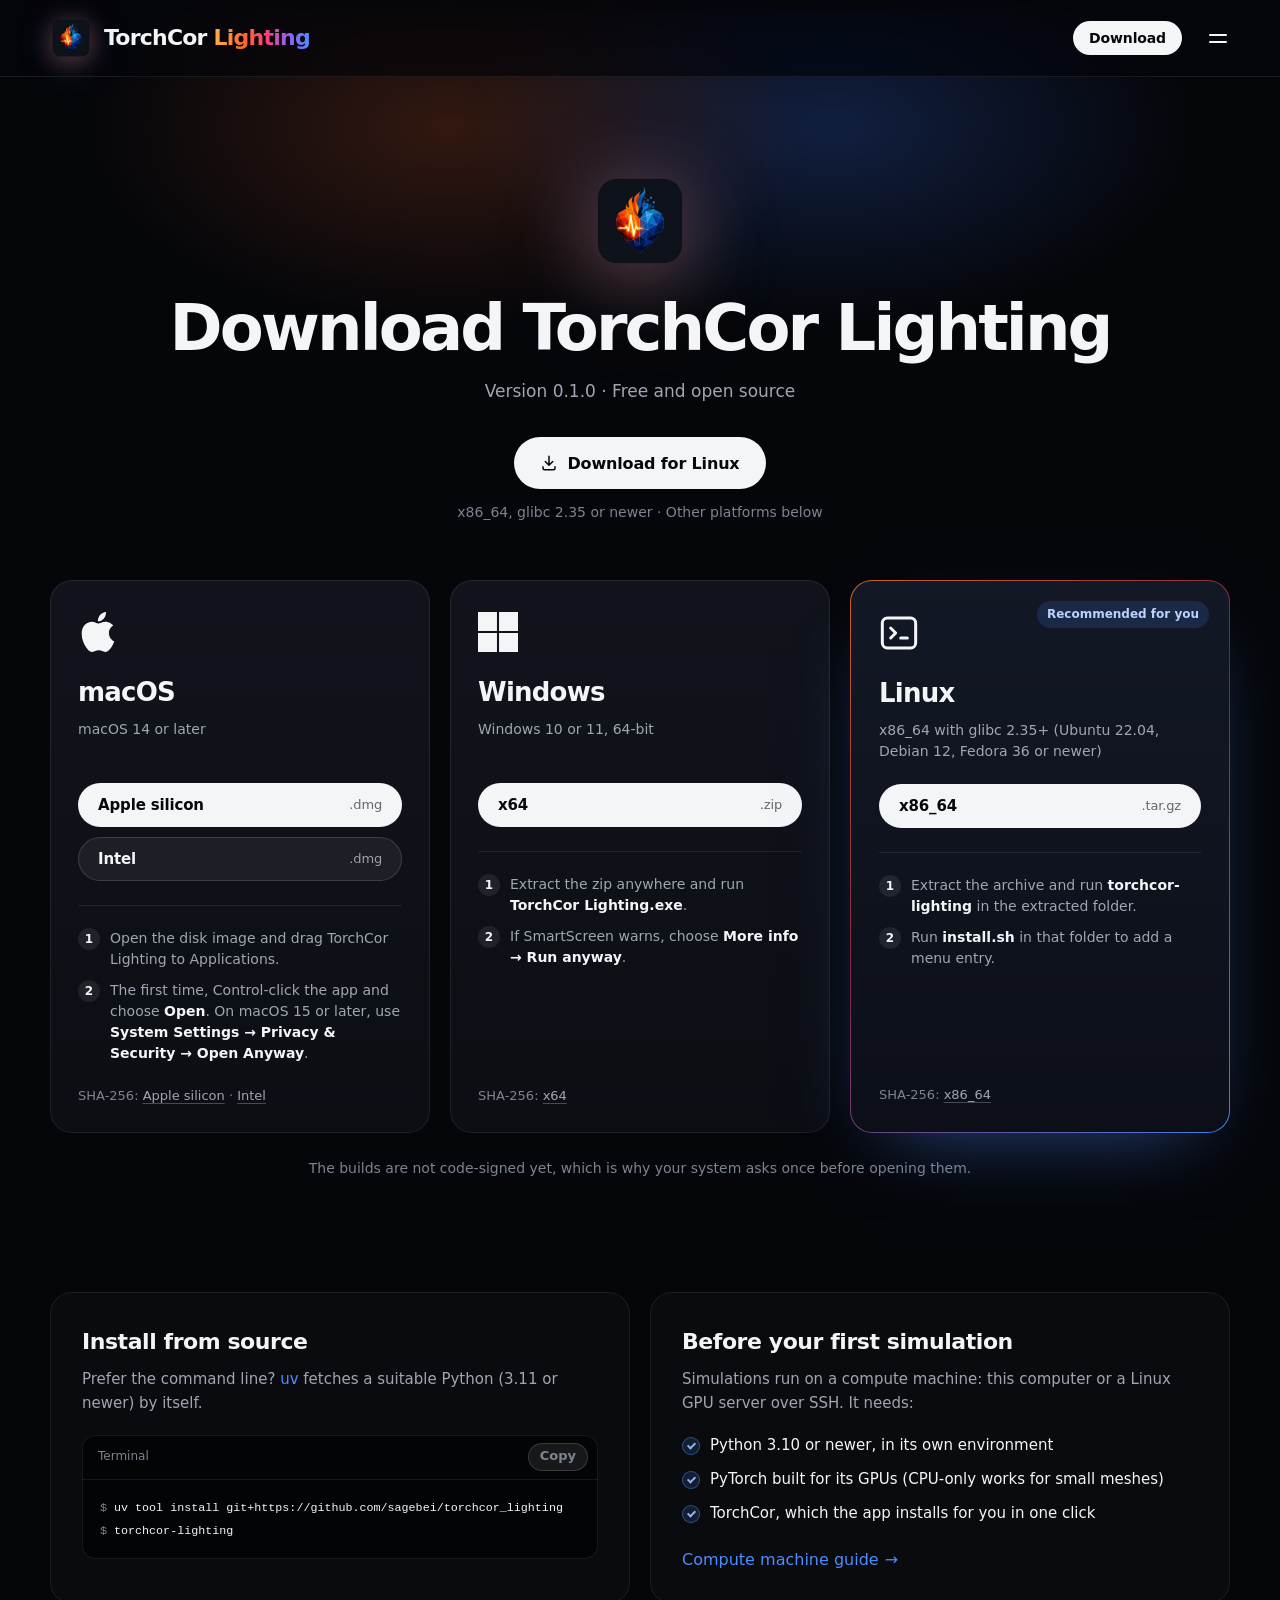
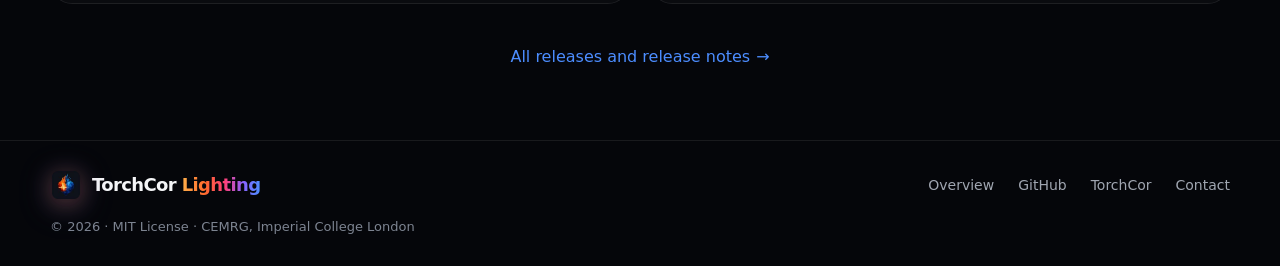
==== website/download.html @ b86e83a9 "TorchCor Lighting desktop app" ====
<!doctype html>
<html lang="en-GB">
<head>
  <meta charset="utf-8">
  <meta name="viewport" content="width=device-width, initial-scale=1">
  <title>Download TorchCor Lighting</title>
  <meta name="description" content="Download TorchCor Lighting for macOS, Windows and Linux. Free and open source.">
  <meta name="theme-color" content="#05060a">
  <meta property="og:type" content="website">
  <meta property="og:title" content="Download TorchCor Lighting">
  <meta property="og:description" content="Free desktop app for GPU cardiac simulation with TorchCor. macOS, Windows and Linux.">
  <meta property="og:image" content="assets/img/og-image.jpg">
  <meta name="twitter:card" content="summary_large_image">
  <link rel="icon" type="image/png" sizes="32x32" href="assets/img/favicon-32.png">
  <link rel="icon" type="image/png" sizes="192x192" href="assets/img/favicon-192.png">
  <link rel="apple-touch-icon" href="assets/img/apple-touch-icon.png">
  <link rel="stylesheet" href="assets/css/style.css">
  <script src="assets/js/main.js" defer></script>
</head>
<body class="page-download">
  <header class="nav">
    <div class="nav__inner">
      <a class="brand" href="index.html">
        <img class="brand__icon" src="assets/img/app-icon-128.webp" width="40" height="40" alt="">
        <span class="brand__name">TorchCor <span class="brand__accent">Lighting</span></span>
      </a>
      <nav class="nav__links" id="nav-links" aria-label="Main">
        <a href="index.html#simulations">Simulations</a>
        <a href="index.html#how">How it works</a>
        <a href="index.html#contact">Contact</a>
        <a href="https://github.com/sagebei/torchcor_lighting">GitHub</a>
        <a class="nav__menu-only" href="download.html">Download</a>
      </nav>
      <a class="btn btn--sm" href="download.html" aria-current="page">Download</a>
      <button class="nav__toggle" type="button" aria-expanded="false" aria-controls="nav-links" aria-label="Menu"><span></span><span></span></button>
    </div>
  </header>

  <main>
    <section class="dl-hero">
      <div class="container">
        <img class="hero__icon" src="assets/img/app-icon-256.webp" width="96" height="96" alt="">
        <h1 class="dl-hero__title">Download TorchCor Lighting</h1>
        <p class="dl-hero__meta">
          Version <span data-version>0.1.0</span><span data-release-date></span> · Free and open source
        </p>

        <div class="dl-hero__cta" data-primary hidden>
          <a class="btn btn--lg" data-primary-link href="#platforms">
            <svg class="i" viewBox="0 0 24 24" aria-hidden="true"><path d="M12 3v12m0 0-5-5m5 5 5-5M4 17v2a2 2 0 0 0 2 2h12a2 2 0 0 0 2-2v-2"/></svg>
            <span data-primary-label>Download</span>
          </a>
          <p class="dl-hero__sub" data-primary-sub></p>
        </div>
      </div>
    </section>

    <section class="platforms" id="platforms" aria-label="Downloads by platform">
      <div class="container container--wide">
        <div class="platforms__grid">
          <article class="platform" data-os="mac">
            <span class="platform__badge">Recommended for you</span>
            <svg class="platform__logo" viewBox="0 0 24 24" aria-hidden="true"><path d="M12.15 6.9c-.95 0-2.42-1.08-3.96-1.04-2.04.03-3.91 1.18-4.96 3.01-2.12 3.68-.55 9.1 1.52 12.09 1.01 1.45 2.2 3.09 3.79 3.04 1.52-.07 2.09-.99 3.93-.99 1.83 0 2.35.99 3.96.95 1.64-.03 2.68-1.48 3.68-2.95 1.16-1.69 1.64-3.33 1.66-3.42-.04-.01-3.18-1.22-3.22-4.86-.03-3.04 2.48-4.49 2.6-4.56-1.43-2.09-3.62-2.32-4.39-2.38-2-.16-3.68 1.09-4.61 1.09zm3.38-3.07c.84-1.01 1.4-2.43 1.25-3.83-1.21.05-2.66.8-3.53 1.82-.78.9-1.45 2.34-1.27 3.71 1.34.1 2.71-.69 3.55-1.7"/></svg>
            <h2 class="platform__name">macOS</h2>
            <p class="platform__req">macOS 14 or later</p>
            <div class="platform__buttons">
              <a class="btn btn--block" data-asset="macos-arm64.dmg" href="https://github.com/sagebei/torchcor_lighting/releases/download/v0.1.0/TorchCor-Lighting-0.1.0-macos-arm64.dmg">
                Apple silicon <span class="btn__note">.dmg<span data-size="macos-arm64.dmg"></span></span>
              </a>
              <a class="btn btn--block btn--ghost" data-asset="macos-x86_64.dmg" href="https://github.com/sagebei/torchcor_lighting/releases/download/v0.1.0/TorchCor-Lighting-0.1.0-macos-x86_64.dmg">
                Intel <span class="btn__note">.dmg<span data-size="macos-x86_64.dmg"></span></span>
              </a>
            </div>
            <ol class="platform__steps">
              <li>Open the disk image and drag TorchCor Lighting to Applications.</li>
              <li>The first time, Control-click the app and choose <b>Open</b>. On macOS 15 or later, use <b>System Settings → Privacy &amp; Security → Open Anyway</b>.</li>
            </ol>
            <p class="platform__sum">SHA-256: <a data-checksum="macos-arm64.dmg" href="https://github.com/sagebei/torchcor_lighting/releases/download/v0.1.0/TorchCor-Lighting-0.1.0-macos-arm64.dmg.sha256">Apple silicon</a> · <a data-checksum="macos-x86_64.dmg" href="https://github.com/sagebei/torchcor_lighting/releases/download/v0.1.0/TorchCor-Lighting-0.1.0-macos-x86_64.dmg.sha256">Intel</a></p>
          </article>

          <article class="platform" data-os="windows">
            <span class="platform__badge">Recommended for you</span>
            <svg class="platform__logo" viewBox="0 0 24 24" aria-hidden="true"><path d="M0 0h11.38v11.37H0zm12.62 0H24v11.37H12.62zM0 12.62h11.38V24H0zm12.62 0H24V24H12.62z"/></svg>
            <h2 class="platform__name">Windows</h2>
            <p class="platform__req">Windows 10 or 11, 64-bit</p>
            <div class="platform__buttons">
              <a class="btn btn--block" data-asset="windows-x64.zip" href="https://github.com/sagebei/torchcor_lighting/releases/download/v0.1.0/TorchCor-Lighting-0.1.0-windows-x64.zip">
                x64 <span class="btn__note">.zip<span data-size="windows-x64.zip"></span></span>
              </a>
            </div>
            <ol class="platform__steps">
              <li>Extract the zip anywhere and run <b>TorchCor Lighting.exe</b>.</li>
              <li>If SmartScreen warns, choose <b>More info → Run anyway</b>.</li>
            </ol>
            <p class="platform__sum">SHA-256: <a data-checksum="windows-x64.zip" href="https://github.com/sagebei/torchcor_lighting/releases/download/v0.1.0/TorchCor-Lighting-0.1.0-windows-x64.zip.sha256">x64</a></p>
          </article>

          <article class="platform" data-os="linux">
            <span class="platform__badge">Recommended for you</span>
            <svg class="platform__logo platform__logo--line" viewBox="0 0 24 24" aria-hidden="true"><rect x="2" y="3" width="20" height="18" rx="3"/><path d="m7 9 3 3-3 3M13 15h4"/></svg>
            <h2 class="platform__name">Linux</h2>
            <p class="platform__req">x86_64 with glibc 2.35+ (Ubuntu 22.04, Debian 12, Fedora 36 or newer)</p>
            <div class="platform__buttons">
              <a class="btn btn--block" data-asset="linux-x86_64.tar.gz" href="https://github.com/sagebei/torchcor_lighting/releases/download/v0.1.0/TorchCor-Lighting-0.1.0-linux-x86_64.tar.gz">
                x86_64 <span class="btn__note">.tar.gz<span data-size="linux-x86_64.tar.gz"></span></span>
              </a>
            </div>
            <ol class="platform__steps">
              <li>Extract the archive and run <b>torchcor-lighting</b> in the extracted folder.</li>
              <li>Run <b>install.sh</b> in that folder to add a menu entry.</li>
            </ol>
            <p class="platform__sum">SHA-256: <a data-checksum="linux-x86_64.tar.gz" href="https://github.com/sagebei/torchcor_lighting/releases/download/v0.1.0/TorchCor-Lighting-0.1.0-linux-x86_64.tar.gz.sha256">x86_64</a></p>
          </article>
        </div>

        <p class="platforms__note">The builds are not code-signed yet, which is why your system asks once before opening them.</p>
      </div>
    </section>

    <section class="section section--tight">
      <div class="container container--wide">
        <div class="extras">
          <div class="extra">
            <h2>Install from source</h2>
            <p>Prefer the command line? <a href="https://docs.astral.sh/uv/">uv</a> fetches a suitable Python (3.11 or newer) by itself.</p>
            <div class="code">
              <div class="code__bar">
                <span>Terminal</span>
                <button class="copy" type="button" data-copy="uv tool install git+https://github.com/sagebei/torchcor_lighting" aria-label="Copy install command">Copy</button>
              </div>
              <pre><code><span class="code__muted">$</span> uv tool install git+https://github.com/sagebei/torchcor_lighting
<span class="code__muted">$</span> torchcor-lighting</code></pre>
            </div>
          </div>
          <div class="extra">
            <h2>Before your first simulation</h2>
            <p>Simulations run on a compute machine: this computer or a Linux GPU server over SSH. It needs:</p>
            <ul class="checks">
              <li>Python 3.10 or newer, in its own environment</li>
              <li>PyTorch built for its GPUs (CPU-only works for small meshes)</li>
              <li>TorchCor, which the app installs for you in one click</li>
            </ul>
            <a class="more" href="https://github.com/sagebei/torchcor_lighting#set-up-a-compute-machine">Compute machine guide</a>
          </div>
        </div>

        <p class="all-releases">
          <a class="more" href="https://github.com/sagebei/torchcor_lighting/releases">All releases and release notes</a>
        </p>
      </div>
    </section>
  </main>

  <footer class="footer">
    <div class="container container--wide footer__inner">
      <a class="brand brand--footer" href="index.html">
        <img class="brand__icon" src="assets/img/app-icon-64.webp" width="30" height="30" alt="" loading="lazy">
        <span class="brand__name">TorchCor <span class="brand__accent">Lighting</span></span>
      </a>
      <nav class="footer__links" aria-label="Footer">
        <a href="index.html">Overview</a>
        <a href="https://github.com/sagebei/torchcor_lighting">GitHub</a>
        <a href="https://github.com/sagebei/torchcor">TorchCor</a>
        <a href="index.html#contact">Contact</a>
      </nav>
      <p class="footer__legal">© 2026 · MIT License · CEMRG, Imperial College London</p>
    </div>
  </footer>
</body>
</html>
---- website/assets/css/style.css ----
/* TorchCor Lighting website */

:root {
  --bg: #05060a;
  --surface: #0c0e14;
  --surface-2: #11141c;
  --border: rgba(255, 255, 255, 0.08);
  --border-2: rgba(255, 255, 255, 0.14);
  --text: #f4f5f7;
  --muted: #a0a6b1;
  --faint: #7d8491;
  /* brand palette: the "Lighting" gradient */
  --amber: #ffb04a;
  --orange: #ff6a2c;
  --rose: #ff3f7a;
  --violet: #8a63ff;
  --blue: #4c8dff;
  --grad: linear-gradient(92deg, var(--amber) 0%, var(--orange) 30%, var(--rose) 55%, var(--violet) 78%, var(--blue) 100%);
  /* the same colours as a low-to-high scale: videos, ECG and legends (tools/render.py BRAND) */
  --brand-map: linear-gradient(90deg, #18226a 0%, #2c4fd8 18%, #4c8dff 36%, #8a63ff 54%, #ff3f7a 70%, #ff6a2c 85%, #ffb04a 100%);
  --radius: 22px;
  --gutter: clamp(20px, 4vw, 40px);
  --font: Inter, -apple-system, BlinkMacSystemFont, "Segoe UI Variable Text", "Segoe UI", system-ui, Roboto, "Helvetica Neue", Arial, sans-serif;
  --mono: ui-monospace, "SF Mono", SFMono-Regular, "JetBrains Mono", Menlo, Consolas, monospace;
  --ease: cubic-bezier(0.16, 1, 0.3, 1);
  color-scheme: dark;
}

*, *::before, *::after { box-sizing: border-box; }
html { scroll-padding-top: 92px; -webkit-text-size-adjust: 100%; }
@media (prefers-reduced-motion: no-preference) { html { scroll-behavior: smooth; } }
body {
  margin: 0;
  background: var(--bg);
  color: var(--text);
  font-family: var(--font);
  font-size: 16px;
  line-height: 1.6;
  -webkit-font-smoothing: antialiased;
  -moz-osx-font-smoothing: grayscale;
  overflow-x: clip;
}
img, svg { display: block; max-width: 100%; }
img { height: auto; }
h1, h2, h3, p, ul, ol, pre { margin: 0; }
ul, ol { padding: 0; list-style: none; }
a { color: inherit; text-decoration: none; }
p a, li a { color: var(--blue); }
p a:hover, li a:hover { text-decoration: underline; text-underline-offset: 3px; }
button { font: inherit; color: inherit; background: none; border: 0; padding: 0; cursor: pointer; }
code, pre { font-family: var(--mono); }
:focus-visible { outline: 2px solid var(--blue); outline-offset: 3px; border-radius: 8px; }
::selection { background: rgba(255, 122, 47, 0.4); }

.i { width: 18px; height: 18px; flex: none; fill: none; stroke: currentColor; stroke-width: 2; stroke-linecap: round; stroke-linejoin: round; }

.container { width: 100%; max-width: calc(980px + 2 * var(--gutter)); margin-inline: auto; padding-inline: var(--gutter); }
.container--wide { max-width: calc(1180px + 2 * var(--gutter)); }

.grad {
  background: var(--grad);
  -webkit-background-clip: text;
  background-clip: text;
  color: transparent;
  -webkit-text-fill-color: transparent;
}

/* ---------- Buttons ---------- */
.btn {
  display: inline-flex; align-items: center; justify-content: center; gap: 9px;
  min-height: 44px; padding: 0 20px;
  border-radius: 999px;
  background: var(--text); color: #07080c;
  font-size: 15px; font-weight: 600; letter-spacing: -0.01em; white-space: nowrap;
  transition: transform 0.2s var(--ease), background-color 0.2s, box-shadow 0.2s;
}
.btn:hover { background: #fff; transform: translateY(-1px); box-shadow: 0 8px 30px -8px rgba(255, 255, 255, 0.35); }
.btn:active { transform: translateY(0); }
.btn--lg { min-height: 52px; padding: 0 26px; font-size: 16px; }
.btn--sm { min-height: 34px; padding: 0 16px; font-size: 14px; }
.btn--ghost { background: rgba(255, 255, 255, 0.06); color: var(--text); box-shadow: inset 0 0 0 1px var(--border-2); }
.btn--ghost:hover { background: rgba(255, 255, 255, 0.11); box-shadow: inset 0 0 0 1px var(--border-2); }
.btn--block { width: 100%; justify-content: space-between; }
.btn__note { font-weight: 500; font-size: 13px; opacity: 0.6; }
.btn__note [data-size]:not(:empty)::before { content: " · "; }

.more { display: inline-flex; align-items: center; gap: 6px; color: var(--blue); font-weight: 500; }
.more::after { content: "→"; transition: transform 0.2s var(--ease); }
.more:hover::after { transform: translateX(3px); }

/* ---------- Navigation ---------- */
.nav {
  position: sticky; top: 0; z-index: 50;
  background: rgba(5, 6, 10, 0.72);
  -webkit-backdrop-filter: saturate(180%) blur(18px);
  backdrop-filter: saturate(180%) blur(18px);
  border-bottom: 1px solid var(--border);
}
.nav__inner {
  max-width: calc(1180px + 2 * var(--gutter)); margin: 0 auto; padding: 0 var(--gutter);
  height: 76px; display: flex; align-items: center; gap: 16px; position: relative;
}
.brand { display: inline-flex; align-items: center; gap: 12px; font-size: 22px; font-weight: 700; letter-spacing: -0.035em; line-height: 1; white-space: nowrap; }
.brand__icon {
  width: 42px; height: 42px; flex: none;
  filter: drop-shadow(0 4px 12px rgba(255, 106, 44, 0.35)) drop-shadow(0 4px 14px rgba(60, 120, 255, 0.28));
  transition: transform 0.35s var(--ease);
}
.brand:hover .brand__icon { transform: rotate(-6deg) scale(1.06); }
.brand__name { padding-bottom: 1px; }
.brand__accent {
  font-weight: 600;
  background: var(--grad); -webkit-background-clip: text; background-clip: text;
  color: transparent; -webkit-text-fill-color: transparent;
}
.brand--footer { font-size: 18px; gap: 10px; }
.brand--footer .brand__icon { width: 32px; height: 32px; }
.nav__menu-only { display: none; }
.nav .btn--sm { margin-left: auto; }
/* the section links live in a small dropdown under the menu icon, at every width */
.nav__links {
  position: absolute; top: calc(100% + 6px); right: var(--gutter);
  display: none; flex-direction: column; min-width: 240px; padding: 8px;
  border-radius: 16px; background: #0c0e14;   /* solid, so the page doesn't ghost through */
  box-shadow: 0 0 0 1px var(--border-2), 0 24px 60px -20px rgba(0, 0, 0, 0.85);
}
.nav.is-open .nav__links { display: flex; animation: menu-in 0.22s var(--ease); }
.nav__links a { padding: 11px 14px; border-radius: 10px; font-size: 15px; color: var(--text); transition: background-color 0.2s; }
.nav__links a:hover { background: rgba(255, 255, 255, 0.07); }
@keyframes menu-in { from { opacity: 0; transform: translateY(-6px); } to { opacity: 1; transform: none; } }
.nav__toggle { display: block; position: relative; width: 40px; height: 40px; margin-right: -8px; border-radius: 10px; transition: background-color 0.2s; }
.nav__toggle:hover { background: rgba(255, 255, 255, 0.07); }
.nav__toggle span { position: absolute; left: 11px; right: 11px; height: 1.5px; background: var(--text); border-radius: 2px; transition: transform 0.3s var(--ease), top 0.3s var(--ease); }
.nav__toggle span:first-child { top: 16px; }
.nav__toggle span:last-child { top: 23px; }
.nav.is-open .nav__toggle span:first-child { top: 19.5px; transform: rotate(45deg); }
.nav.is-open .nav__toggle span:last-child { top: 19.5px; transform: rotate(-45deg); }

/* ---------- Hero ---------- */
.hero { position: relative; padding: clamp(44px, 7vw, 96px) 0 clamp(12px, 2vw, 24px); text-align: center; isolation: isolate; }
.hero::after {
  content: ""; position: absolute; inset: 0; z-index: -2; pointer-events: none;
  background:
    radial-gradient(ellipse 32% 44% at 32% 42%, rgba(255, 106, 44, 0.16), transparent 70%),
    radial-gradient(ellipse 32% 44% at 68% 42%, rgba(76, 141, 255, 0.18), transparent 70%);
}
.hero::before {
  /* faint grid that fades out */
  content: ""; position: absolute; inset: 0 0 35% 0; z-index: -1;
  background-image:
    linear-gradient(rgba(255, 255, 255, 0.045) 1px, transparent 1px),
    linear-gradient(90deg, rgba(255, 255, 255, 0.045) 1px, transparent 1px);
  background-size: 56px 56px;
  background-position: center top;
  -webkit-mask-image: radial-gradient(ellipse 70% 60% at 50% 0%, #000 30%, transparent 75%);
  mask-image: radial-gradient(ellipse 70% 60% at 50% 0%, #000 30%, transparent 75%);
}
.hero__inner { display: flex; flex-direction: column; align-items: center; }
.hero__icon {
  width: 92px; height: auto; margin-bottom: 22px;
  filter: drop-shadow(0 14px 40px rgba(255, 106, 44, 0.35)) drop-shadow(0 10px 40px rgba(76, 141, 255, 0.3));
}
.pill {
  display: inline-flex; align-items: center; gap: 9px;
  padding: 6px 14px; border-radius: 999px;
  font-size: 13px; font-weight: 500; color: var(--muted);
  background: rgba(255, 255, 255, 0.04); box-shadow: inset 0 0 0 1px var(--border-2);
}
.pill__dot { width: 8px; height: 8px; border-radius: 50%; background: var(--grad); box-shadow: 0 0 10px rgba(255, 106, 44, 0.65); }
.hero__title {
  margin-top: 18px;
  font-size: clamp(42px, 7vw, 80px); line-height: 1.02; font-weight: 750; letter-spacing: -0.045em;
}
.hero__lead { max-width: 620px; margin-top: 20px; font-size: clamp(17px, 1.6vw, 20px); line-height: 1.55; color: var(--muted); }
.hero__lead a { color: var(--text); text-decoration: underline; text-decoration-color: rgba(255, 255, 255, 0.3); text-underline-offset: 3px; }
.hero__cta { display: flex; flex-wrap: wrap; justify-content: center; gap: 12px; margin-top: 28px; }
.hero__platforms { margin-top: 14px; font-size: 13px; color: var(--faint); letter-spacing: 0.02em; }

/* ---------- Sections ---------- */
.section { padding: clamp(44px, 5.5vw, 72px) 0; position: relative; }
.section--tight { padding-top: 24px; }
.section--cta { padding-block: clamp(8px, 1.5vw, 20px); }
#simulations { padding-top: clamp(16px, 2.5vw, 32px); }
.section--alt { background: linear-gradient(180deg, transparent, rgba(255, 255, 255, 0.025) 30%, rgba(255, 255, 255, 0.025) 70%, transparent); }
.head { text-align: center; max-width: 760px; margin: 0 auto clamp(28px, 3.5vw, 44px); }
.cta h2 { margin-top: 14px; }
.head h2, .cta h2 { font-size: clamp(32px, 4.2vw, 52px); line-height: 1.06; font-weight: 750; letter-spacing: -0.04em; }
.head h2 { text-wrap: balance; }
.head__lead { margin: 14px auto 0; max-width: 600px; font-size: clamp(17px, 1.4vw, 19px); color: var(--muted); }

/* ---------- Simulation cards ---------- */
.cards { display: grid; grid-template-columns: repeat(2, minmax(0, 1fr)); gap: 16px; }
.card {
  --glow: rgba(255, 255, 255, 0.06);
  position: relative; overflow: hidden; display: flex; flex-direction: column;
  padding: 30px 30px 0;
  border-radius: var(--radius);
  background: radial-gradient(ellipse 90% 60% at 50% 100%, var(--glow), transparent 70%), linear-gradient(180deg, var(--surface-2), var(--surface));
  box-shadow: inset 0 0 0 1px var(--border);
  transition: box-shadow 0.3s, transform 0.4s var(--ease);
}
.card:hover { box-shadow: inset 0 0 0 1px var(--border-2); transform: translateY(-3px); }
.card--ep { --glow: rgba(255, 106, 44, 0.16); --tag: #ff8a45; }
.card--ecg { --glow: rgba(255, 63, 122, 0.14); --tag: #ff5c8d; }
.card--mech { --glow: rgba(138, 99, 255, 0.16); --tag: #a283ff; }
.card--em { --glow: rgba(76, 141, 255, 0.18); --tag: #6ea4ff; }
.tag {
  display: inline-flex; align-items: center; gap: 8px;
  padding: 6px 12px 6px 10px; border-radius: 999px;
  font-size: 13px; font-weight: 600; color: var(--tag);
  background: color-mix(in srgb, var(--tag) 12%, transparent);
  box-shadow: inset 0 0 0 1px color-mix(in srgb, var(--tag) 30%, transparent);
}
.tag .i { width: 15px; height: 15px; }
.card h3 { margin-top: 16px; font-size: clamp(24px, 2.4vw, 30px); line-height: 1.15; font-weight: 700; letter-spacing: -0.03em; }
.card p { margin-top: 10px; color: var(--muted); max-width: 470px; font-size: 15px; line-height: 1.55; }
.card__art { margin-top: auto; padding-top: 28px; display: flex; justify-content: center; align-items: flex-end; min-height: 260px; }

/* Card visuals rendered from TorchCor results */
.card__art--media { position: relative; flex: 1 0 auto; flex-direction: column; align-items: center; justify-content: center; margin: 0; padding: 12px 0 22px; min-height: 0; }
.card__art--media figcaption { margin-top: 8px; font-size: 13px; color: var(--faint); text-align: center; }
.sim-video {
  display: block; width: 100%; height: auto; aspect-ratio: 520 / 600;
  mix-blend-mode: lighten; /* the dark backdrop of the render melts into the card */
  -webkit-mask-image: linear-gradient(90deg, transparent, #000 10%, #000 90%, transparent), linear-gradient(180deg, transparent, #000 6%, #000 92%, transparent);
  -webkit-mask-composite: source-in;
  mask-image: linear-gradient(90deg, transparent, #000 10%, #000 90%, transparent), linear-gradient(180deg, transparent, #000 6%, #000 92%, transparent);
  mask-composite: intersect;
}
.sim-video--single { width: min(100%, 262px); }
.duo { display: grid; grid-template-columns: repeat(2, minmax(0, 1fr)); gap: 10px; width: 100%; max-width: 470px; align-items: end; }
.duo--em { grid-template-columns: minmax(0, 1fr) minmax(0, 1.08fr); align-items: center; max-width: 500px; }
.duo__item { display: flex; flex-direction: column; align-items: center; min-width: 0; }
.duo__label { margin-top: 2px; font-size: 12px; font-weight: 500; color: var(--muted); text-align: center; }
.legend {
  width: 200px; margin-top: 10px; padding: 9px 12px 7px;
  border-radius: 10px; background: rgba(8, 10, 16, 0.72); box-shadow: inset 0 0 0 1px var(--border);
  font-size: 11px; line-height: 1.3;
}
.legend__title { display: block; font-weight: 600; color: var(--text); }
.legend__title span { font-weight: 400; color: var(--faint); }
.legend__bar { display: block; height: 6px; margin-top: 8px; border-radius: 3px; background: var(--brand-map); }
.legend__ticks { display: flex; justify-content: space-between; margin-top: 5px; color: var(--faint); font-variant-numeric: tabular-nums; }

/* ECG paper (the traces sweep in with SMIL, see the inline SVG) */
.card__art--ecg { flex: 1 0 auto; justify-content: center; }
.ecg { display: block; width: 100%; height: auto; }
.ecg__paper { fill: #0a0e1c; stroke: rgba(124, 146, 255, 0.2); stroke-width: 1; }
.ecg__minor { fill: none; stroke: rgba(124, 146, 255, 0.07); stroke-width: 0.6; }
.ecg__major { fill: none; stroke: rgba(124, 146, 255, 0.16); stroke-width: 0.9; }
.ecg__traces path { fill: none; stroke-width: 1.6; stroke-linejoin: round; stroke-linecap: round; }
.ecg__label { fill: rgba(196, 204, 255, 0.62); font: 600 10px var(--font); letter-spacing: 0.02em; }

/* Pressure-volume loops of the EM beat (dots follow the video, see main.js) */
.pv { display: block; width: 100%; height: auto; overflow: visible; }
.pv__grid line { stroke: rgba(255, 255, 255, 0.07); stroke-width: 1; }
.pv__grid .pv__axis { stroke: rgba(255, 255, 255, 0.28); }
.pv__ticks text { fill: var(--faint); font: 9px var(--font); }
.pv__title { fill: var(--muted); font: 500 10px var(--font); }
.pv__loop { fill: none; stroke-width: 2.2; stroke-linejoin: round; stroke-linecap: round; }
.pv__loop--lv { stroke: url(#pv-ink-lv); filter: drop-shadow(0 0 6px rgba(255, 106, 44, 0.45)); }
.pv__loop--rv { stroke: url(#pv-ink-rv); stroke-width: 1.8; filter: drop-shadow(0 0 5px rgba(138, 99, 255, 0.4)); }
/* the loop just completed fades out while the next beat draws its own */
.pv__prev { opacity: 0; }
.pv__prev.is-fading { animation: pv-fade 0.9s ease-out; }
@keyframes pv-fade { from { opacity: 0.85; } to { opacity: 0; } }
.pv__dot { fill: #fff; }
.pv__dot--lv { filter: drop-shadow(0 0 6px #ffb04a); }
.pv__dot--rv { filter: drop-shadow(0 0 5px #8a63ff); }
.pv__name { font: 700 10px var(--font); }
.pv__name--lv { fill: #ff9a52; }
.pv__name--rv { fill: #8fb4ff; }


/* ---------- How it works ---------- */
.steps { display: grid; grid-template-columns: repeat(3, minmax(0, 1fr)); gap: 20px; counter-reset: step; }
.step {
  position: relative; padding: 28px 28px 30px;
  border-radius: var(--radius);
  background: linear-gradient(180deg, var(--surface-2), var(--surface));
  box-shadow: inset 0 0 0 1px var(--border);
}
.step__num {
  display: inline-grid; place-items: center; width: 30px; height: 30px; margin: 0;
  border-radius: 50%; font-size: 14px; font-weight: 700; color: #07080c; background: var(--grad);
}
.step h3 { margin: 18px 0 0; font-size: 20px; font-weight: 700; letter-spacing: -0.02em; }
.step p { margin: 8px 0 0; color: var(--muted); font-size: 15px; }

.perks { display: grid; grid-template-columns: repeat(4, minmax(0, 1fr)); gap: 28px; margin-top: clamp(32px, 4vw, 52px); }
.perks li { display: flex; gap: 14px; }
.perks .i { width: 22px; height: 22px; margin-top: 2px; }
.perks li:nth-child(1) .i { color: #ff8a45; }
.perks li:nth-child(2) .i { color: #ff5c8d; }
.perks li:nth-child(3) .i { color: #a283ff; }
.perks li:nth-child(4) .i { color: #6ea4ff; }
.perks h3 { font-size: 16px; font-weight: 650; letter-spacing: -0.01em; }
.perks p { margin-top: 4px; font-size: 14px; color: var(--muted); }
.perks code, .extra code { font-size: 0.9em; color: var(--text); }

/* ---------- CTA ---------- */
.cta {
  position: relative; overflow: hidden; text-align: center;
  padding: clamp(40px, 5vw, 64px) var(--gutter);
  border-radius: 28px;
  background:
    radial-gradient(ellipse 60% 80% at 15% 110%, rgba(255, 106, 44, 0.28), transparent 70%),
    radial-gradient(ellipse 60% 80% at 85% 110%, rgba(60, 120, 255, 0.32), transparent 70%),
    linear-gradient(180deg, var(--surface-2), var(--surface));
  box-shadow: inset 0 0 0 1px var(--border-2);
  display: flex; flex-direction: column; align-items: center;
}
.cta img { margin-bottom: 8px; filter: drop-shadow(0 10px 30px rgba(255, 106, 44, 0.3)); }
.cta p { margin-top: 10px; color: var(--muted); font-size: 17px; }
.cta .hero__cta { margin-top: 22px; }
@media (min-width: 861px) {
  /* a slim banner on wide screens: icon and text left, button right */
  .cta {
    display: grid; grid-template-columns: auto 1fr auto; grid-template-rows: auto auto;
    column-gap: 26px; align-items: center; text-align: left; padding: 34px 44px;
  }
  .cta img { grid-row: 1 / 3; width: 72px; height: 72px; margin: 0; }
  .cta h2 { grid-column: 2; margin: 0; align-self: end; font-size: clamp(28px, 2.6vw, 36px); }
  .cta p { grid-column: 2; margin-top: 6px; align-self: start; }
  .cta .hero__cta { grid-column: 3; grid-row: 1 / 3; margin: 0; }
}

/* ---------- Contact ---------- */
.contact { max-width: 860px; margin: 0 auto; }
.contact__grid { display: grid; grid-template-columns: repeat(2, minmax(0, 1fr)); gap: 20px; }
.contact__card {
  display: flex; flex-direction: column; align-items: flex-start; gap: 14px;
  padding: 26px; border-radius: var(--radius);
  background: linear-gradient(180deg, var(--surface-2), var(--surface));
  box-shadow: inset 0 0 0 1px var(--border);
}
.contact__card .btn { margin-top: auto; }
.avatar {
  display: grid; place-items: center; flex: none;
  width: 60px; height: 60px; border-radius: 50%;
  background: linear-gradient(135deg, #ffb04a, #ff6a2c 45%, #ff3f7a);
  font-weight: 700; font-size: 20px; letter-spacing: -0.02em;
}
.avatar--blue { background: linear-gradient(135deg, #8a63ff, #4c8dff 55%, #2f6bff); }
.contact__who h3 { font-size: 22px; font-weight: 700; letter-spacing: -0.02em; }
.contact__who p { margin-top: 2px; color: var(--muted); font-size: 15px; line-height: 1.5; }
.contact__more { margin-top: 18px; text-align: center; color: var(--muted); font-size: 15px; }

/* ---------- Footer ---------- */
.footer { border-top: 1px solid var(--border); padding: 28px 0; }
.footer__inner { display: flex; flex-wrap: wrap; align-items: center; gap: 16px 32px; }
.footer__links { display: flex; flex-wrap: wrap; gap: 8px 24px; margin-left: auto; font-size: 14px; color: var(--muted); }
.footer__links a:hover { color: var(--text); }
.footer__legal { width: 100%; font-size: 13px; color: var(--faint); }

/* ---------- Download page ---------- */
.dl-hero { position: relative; isolation: isolate; text-align: center; padding: clamp(56px, 8vw, 96px) 0 clamp(40px, 5vw, 56px); }
.dl-hero::before {
  content: ""; position: absolute; inset: -64px 0 0; z-index: -1;
  background:
    radial-gradient(ellipse 40% 50% at 35% 20%, rgba(255, 106, 44, 0.18), transparent 70%),
    radial-gradient(ellipse 40% 50% at 65% 20%, rgba(60, 120, 255, 0.22), transparent 70%);
}
.dl-hero .hero__icon { margin: 0 auto 26px; width: 96px; }
.dl-hero__title { font-size: clamp(38px, 5.6vw, 64px); line-height: 1.05; font-weight: 750; letter-spacing: -0.045em; }
.dl-hero__meta { margin-top: 16px; color: var(--muted); font-size: 17px; }
.dl-hero__cta { margin-top: 32px; display: flex; flex-direction: column; align-items: center; gap: 12px; }
.dl-hero__cta[hidden] { display: none; }
.dl-hero__sub { font-size: 14px; color: var(--faint); }

.platforms { padding-bottom: clamp(56px, 7vw, 88px); }
.platforms__grid { display: grid; grid-template-columns: repeat(3, minmax(0, 1fr)); gap: 20px; align-items: stretch; }
.platform {
  position: relative; display: flex; flex-direction: column;
  padding: 32px 28px 26px; border-radius: var(--radius);
  background: linear-gradient(180deg, var(--surface-2), var(--surface));
  box-shadow: inset 0 0 0 1px var(--border);
}
.platform.is-recommended {
  background:
    linear-gradient(180deg, #131826, #0c0f18) padding-box,
    linear-gradient(140deg, rgba(255, 122, 47, 0.8), rgba(255, 63, 122, 0.5) 45%, rgba(76, 141, 255, 0.9)) border-box;
  border: 1px solid transparent;
  box-shadow: 0 30px 80px -40px rgba(76, 141, 255, 0.6);
}
.platform__badge {
  position: absolute; top: 20px; right: 20px; display: none;
  padding: 4px 10px; border-radius: 999px; font-size: 12px; font-weight: 600;
  color: #b9d2ff; background: rgba(76, 141, 255, 0.15);
}
.platform.is-recommended .platform__badge { display: inline-block; }
.platform__logo { width: 40px; height: 40px; fill: var(--text); }
.platform__logo--line { fill: none; stroke: var(--text); stroke-width: 1.8; stroke-linecap: round; stroke-linejoin: round; }
.platform__name { margin-top: 20px; font-size: 26px; font-weight: 700; letter-spacing: -0.03em; }
.platform__req { margin-top: 6px; color: var(--muted); font-size: 14px; line-height: 1.5; min-height: 3em; }
.platform__buttons { display: grid; gap: 10px; margin-top: 22px; }
.platform__steps { counter-reset: s; display: grid; gap: 10px; margin-top: 24px; padding-top: 22px; border-top: 1px solid var(--border); font-size: 14px; color: var(--muted); line-height: 1.5; }
.platform__steps li { counter-increment: s; position: relative; padding-left: 32px; }
.platform__steps li::before {
  content: counter(s); position: absolute; left: 0; top: 0;
  display: grid; place-items: center; width: 22px; height: 22px; border-radius: 50%;
  font-size: 12px; font-weight: 700; color: var(--text); background: rgba(255, 255, 255, 0.08);
}
.platform__steps b { color: var(--text); font-weight: 600; }
.platform__sum { margin-top: auto; padding-top: 22px; font-size: 13px; color: var(--faint); }
.platform__sum a { color: var(--muted); text-decoration: underline; text-decoration-color: rgba(255, 255, 255, 0.25); text-underline-offset: 3px; }
.platform__sum a:hover { color: var(--text); }
.platforms__note { margin-top: 24px; text-align: center; font-size: 14px; color: var(--faint); }

.extras { display: grid; grid-template-columns: repeat(2, minmax(0, 1fr)); gap: 20px; }
.extra { padding: 32px; border-radius: var(--radius); background: rgba(255, 255, 255, 0.025); box-shadow: inset 0 0 0 1px var(--border); }
.extra h2 { font-size: 22px; font-weight: 700; letter-spacing: -0.02em; }
.extra > p { margin-top: 8px; color: var(--muted); font-size: 15px; }
.code { margin-top: 20px; border-radius: 14px; overflow: hidden; background: #030406; box-shadow: inset 0 0 0 1px var(--border); }
.code__bar { display: flex; align-items: center; justify-content: space-between; padding: 8px 10px 8px 16px; border-bottom: 1px solid var(--border); font-size: 12px; color: var(--faint); }
.code pre { padding: 16px 18px; font-size: 13px; line-height: 1.8; white-space: pre-wrap; overflow-wrap: anywhere; }
.code__muted { color: var(--faint); user-select: none; }
.copy {
  min-height: 28px; padding: 0 12px;
  border-radius: 999px; font-size: 13px; font-weight: 600;
  background: rgba(255, 255, 255, 0.08); box-shadow: inset 0 0 0 1px var(--border-2);
  transition: background-color 0.2s;
}
.copy:hover { background: rgba(255, 255, 255, 0.14); }
.copy.is-done { color: #8fb4ff; }
.checks { display: grid; gap: 10px; margin: 18px 0 22px; font-size: 15px; }
.checks li { position: relative; padding-left: 28px; }
.checks li::before {
  content: ""; position: absolute; left: 0; top: 4px; width: 18px; height: 18px; border-radius: 50%;
  background: rgba(76, 141, 255, 0.14); box-shadow: inset 0 0 0 1px rgba(76, 141, 255, 0.45);
}
.checks li::after {
  content: ""; position: absolute; left: 6.5px; top: 8px; width: 5px; height: 8px;
  border-right: 2px solid #8fb4ff; border-bottom: 2px solid #8fb4ff; transform: rotate(45deg);
}
.all-releases { margin-top: 40px; text-align: center; }

/* ---------- Entrance animation (CSS only, nothing hidden without support) ---------- */
@media (prefers-reduced-motion: no-preference) {
  .hero__inner > *, .dl-hero .container > * { animation: rise 0.9s var(--ease) both; }
  .hero__inner > :nth-child(2), .dl-hero .container > :nth-child(2) { animation-delay: 0.06s; }
  .hero__inner > :nth-child(3), .dl-hero .container > :nth-child(3) { animation-delay: 0.12s; }
  .hero__inner > :nth-child(4), .dl-hero .container > :nth-child(4) { animation-delay: 0.18s; }
  .hero__inner > :nth-child(n+5) { animation-delay: 0.24s; }
  @supports (animation-timeline: view()) {
    .card, .step, .perks li, .cta, .contact__card, .platform, .extra {
      animation: rise linear both;
      animation-timeline: view();
      animation-range: entry 0% entry 40%;
    }
  }
}
@keyframes rise { from { opacity: 0; transform: translateY(24px); } to { opacity: 1; transform: none; } }

/* ---------- Responsive ---------- */
@media (max-width: 1024px) {
  .perks { grid-template-columns: repeat(2, minmax(0, 1fr)); }
  .platforms__grid { grid-template-columns: 1fr; max-width: 560px; margin-inline: auto; }
  .platform.is-recommended { order: -1; }
  .platform__req { min-height: 0; }
}
@media (max-width: 860px) {
  .cards, .steps, .extras { grid-template-columns: 1fr; }
  .card { padding: 26px 22px 0; }
  .card__art { min-height: 0; }
  .card__art img { max-height: 260px; }
  .card__art--wide, .card--em .card__art { padding-bottom: 28px; }
  .sim-video--single { width: min(100%, 280px); }
}
@media (max-width: 760px) {
  .nav__inner { gap: 14px; }
  .perks { grid-template-columns: 1fr; gap: 24px; }
  .hero::after {
    background:
      radial-gradient(ellipse 75% 26% at 28% 40%, rgba(255, 106, 44, 0.15), transparent 70%),
      radial-gradient(ellipse 75% 26% at 72% 40%, rgba(76, 141, 255, 0.17), transparent 70%);
  }
  .contact__grid { grid-template-columns: 1fr; }
  .duo--em { grid-template-columns: 1fr; gap: 4px; }
  .duo--em .duo__item { max-width: 300px; margin-inline: auto; width: 100%; }
  .contact__card .btn { width: 100%; }
  .footer__links { margin-left: 0; }
}
@media (max-width: 480px) {
  .brand { font-size: 19px; gap: 10px; }
  .brand__icon { width: 36px; height: 36px; }
  .nav .btn--sm { display: none; }
  .nav.is-open .nav__menu-only { display: block; }
  .nav__toggle { margin-left: auto; }
  .nav__links { left: var(--gutter); }
  .nav__links a { font-size: 16px; padding: 13px 14px; }
}
@media (max-width: 420px) {
  .hero__cta .btn { width: 100%; }
  .extra { padding: 24px 20px; }
}
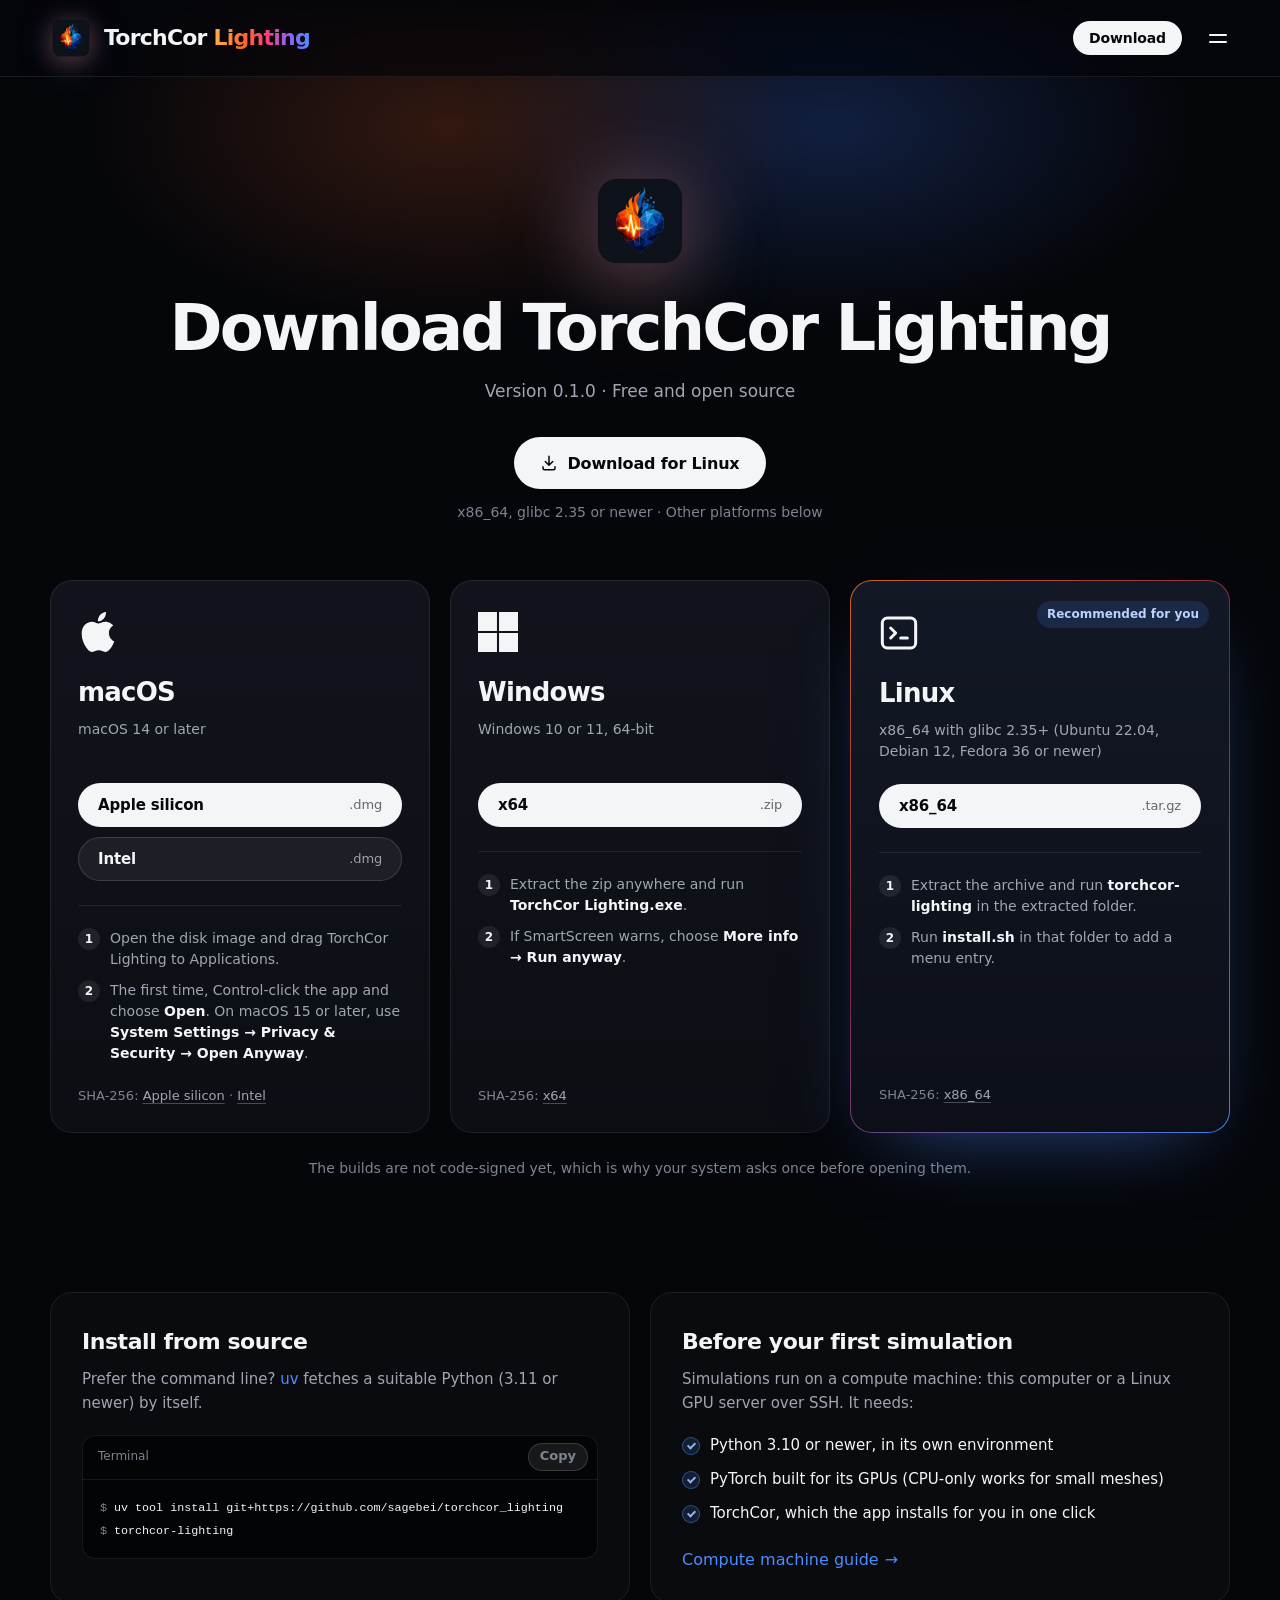
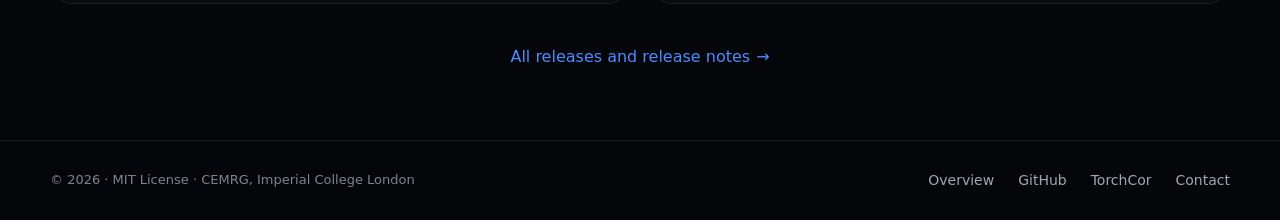
==== commit 344e8faf: "Fix the GitHub build: Python 3.12, Windows tests, macOS runner" ====
--- a/website/download.html
+++ b/website/download.html
@@ -153,10 +153,6 @@
 
   <footer class="footer">
     <div class="container container--wide footer__inner">
-      <a class="brand brand--footer" href="index.html">
-        <img class="brand__icon" src="assets/img/app-icon-64.webp" width="30" height="30" alt="" loading="lazy">
-        <span class="brand__name">TorchCor <span class="brand__accent">Lighting</span></span>
-      </a>
       <nav class="footer__links" aria-label="Footer">
         <a href="index.html">Overview</a>
         <a href="https://github.com/sagebei/torchcor_lighting">GitHub</a>
--- a/website/assets/css/style.css
+++ b/website/assets/css/style.css
@@ -113,8 +113,6 @@
   background: var(--grad); -webkit-background-clip: text; background-clip: text;
   color: transparent; -webkit-text-fill-color: transparent;
 }
-.brand--footer { font-size: 18px; gap: 10px; }
-.brand--footer .brand__icon { width: 32px; height: 32px; }
 .nav__menu-only { display: none; }
 .nav .btn--sm { margin-left: auto; }
 /* the section links live in a small dropdown under the menu icon, at every width */
@@ -326,32 +324,26 @@
 }
 
 /* ---------- Contact ---------- */
-.contact { max-width: 860px; margin: 0 auto; }
-.contact__grid { display: grid; grid-template-columns: repeat(2, minmax(0, 1fr)); gap: 20px; }
+.contact { max-width: 640px; margin: 0 auto; }
+.contact__grid { display: grid; grid-template-columns: repeat(2, minmax(0, 1fr)); gap: 16px; }
 .contact__card {
   display: flex; flex-direction: column; align-items: flex-start; gap: 14px;
-  padding: 26px; border-radius: var(--radius);
+  padding: 20px 22px; border-radius: 18px;
   background: linear-gradient(180deg, var(--surface-2), var(--surface));
   box-shadow: inset 0 0 0 1px var(--border);
 }
-.contact__card .btn { margin-top: auto; }
-.avatar {
-  display: grid; place-items: center; flex: none;
-  width: 60px; height: 60px; border-radius: 50%;
-  background: linear-gradient(135deg, #ffb04a, #ff6a2c 45%, #ff3f7a);
-  font-weight: 700; font-size: 20px; letter-spacing: -0.02em;
-}
-.avatar--blue { background: linear-gradient(135deg, #8a63ff, #4c8dff 55%, #2f6bff); }
-.contact__who h3 { font-size: 22px; font-weight: 700; letter-spacing: -0.02em; }
-.contact__who p { margin-top: 2px; color: var(--muted); font-size: 15px; line-height: 1.5; }
+.contact__card .btn { margin-top: auto; min-height: 36px; padding: 0 14px; gap: 8px; font-size: 14px; }
+.contact__card .btn .i { width: 16px; height: 16px; }
+.contact__who h3 { font-size: 18px; font-weight: 700; letter-spacing: -0.02em; }
+.contact__who p { margin-top: 2px; color: var(--muted); font-size: 14px; line-height: 1.5; }
 .contact__more { margin-top: 18px; text-align: center; color: var(--muted); font-size: 15px; }
 
 /* ---------- Footer ---------- */
 .footer { border-top: 1px solid var(--border); padding: 28px 0; }
-.footer__inner { display: flex; flex-wrap: wrap; align-items: center; gap: 16px 32px; }
+.footer__inner { display: flex; flex-wrap: wrap; align-items: center; gap: 12px 32px; }
 .footer__links { display: flex; flex-wrap: wrap; gap: 8px 24px; margin-left: auto; font-size: 14px; color: var(--muted); }
 .footer__links a:hover { color: var(--text); }
-.footer__legal { width: 100%; font-size: 13px; color: var(--faint); }
+.footer__legal { order: -1; font-size: 13px; color: var(--faint); text-wrap: pretty; }   /* one row: legal left, links right */
 
 /* ---------- Download page ---------- */
 .dl-hero { position: relative; isolation: isolate; text-align: center; padding: clamp(56px, 8vw, 96px) 0 clamp(40px, 5vw, 56px); }
@@ -475,11 +467,13 @@
       radial-gradient(ellipse 75% 26% at 28% 40%, rgba(255, 106, 44, 0.15), transparent 70%),
       radial-gradient(ellipse 75% 26% at 72% 40%, rgba(76, 141, 255, 0.17), transparent 70%);
   }
+  .contact { max-width: 400px; }
   .contact__grid { grid-template-columns: 1fr; }
   .duo--em { grid-template-columns: 1fr; gap: 4px; }
   .duo--em .duo__item { max-width: 300px; margin-inline: auto; width: 100%; }
   .contact__card .btn { width: 100%; }
   .footer__links { margin-left: 0; }
+  .footer__legal { order: 0; width: 100%; }   /* stacked: links, then legal */
 }
 @media (max-width: 480px) {
   .brand { font-size: 19px; gap: 10px; }
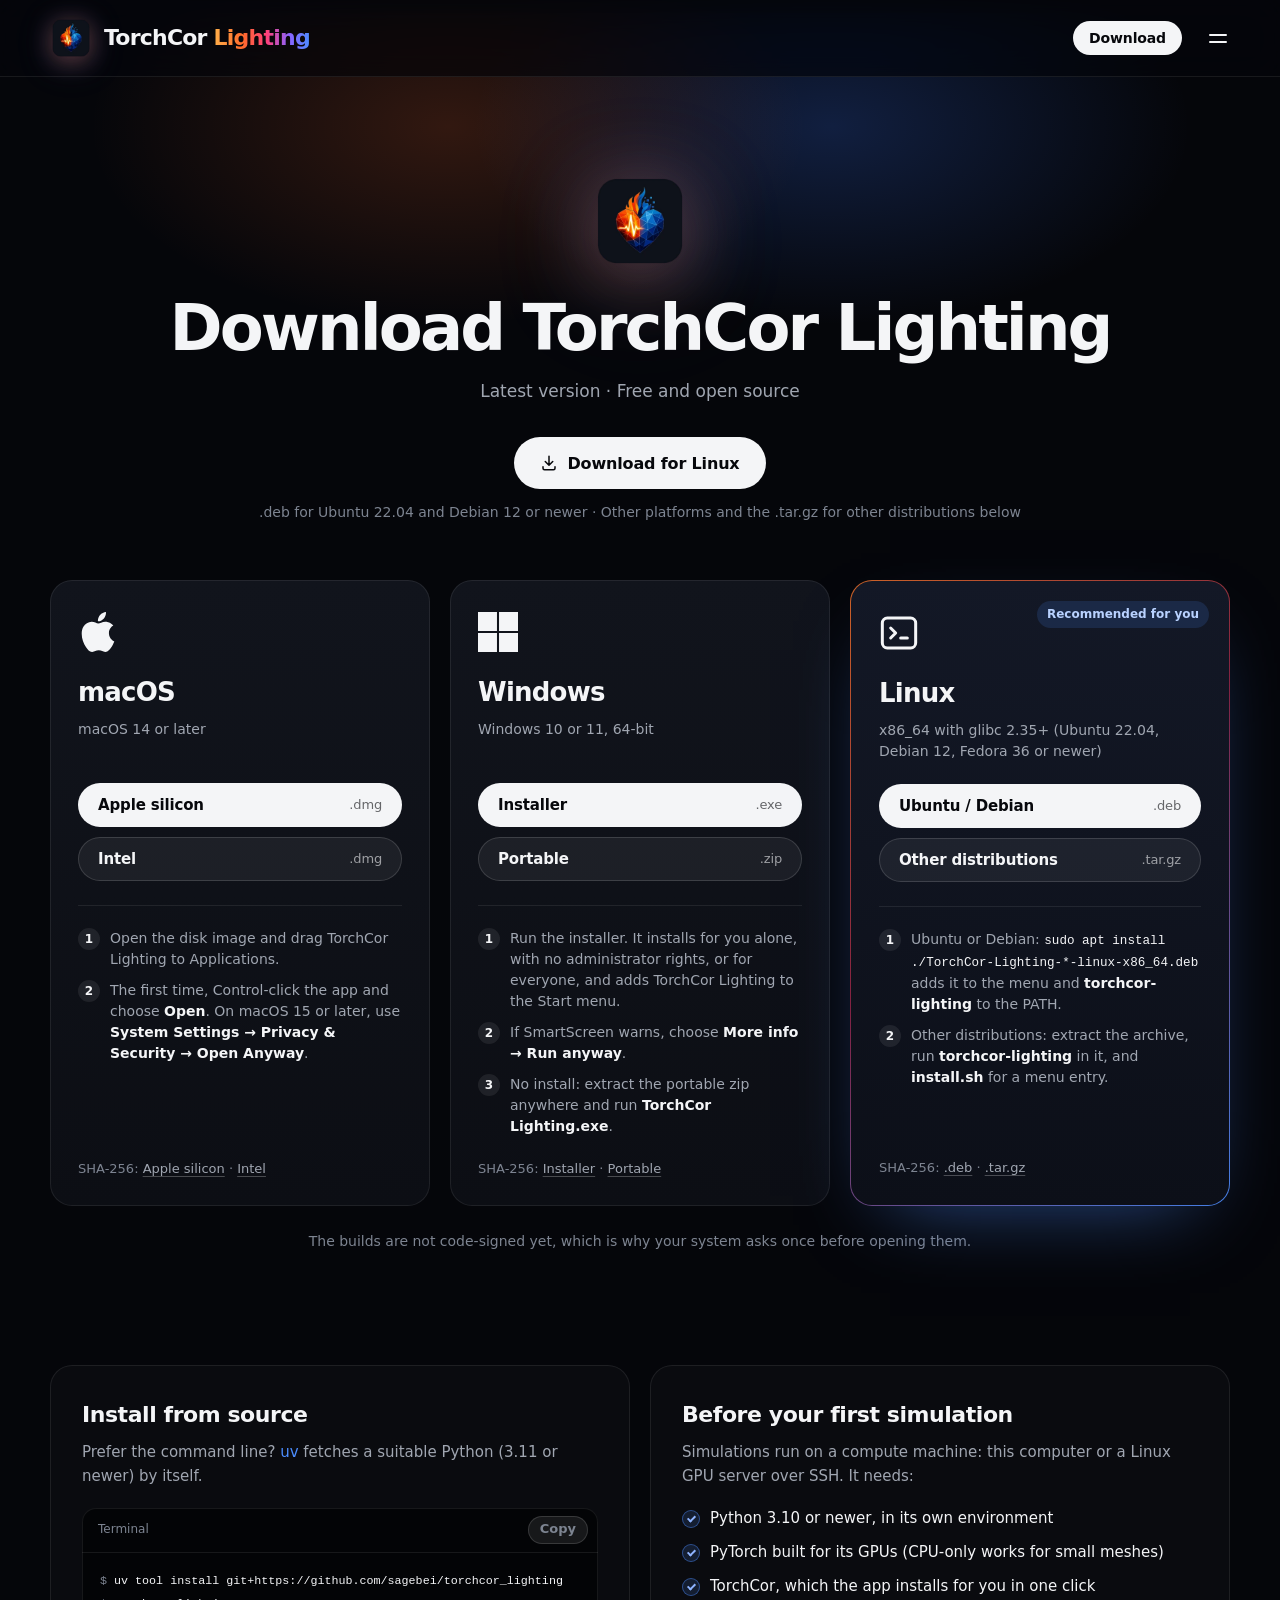
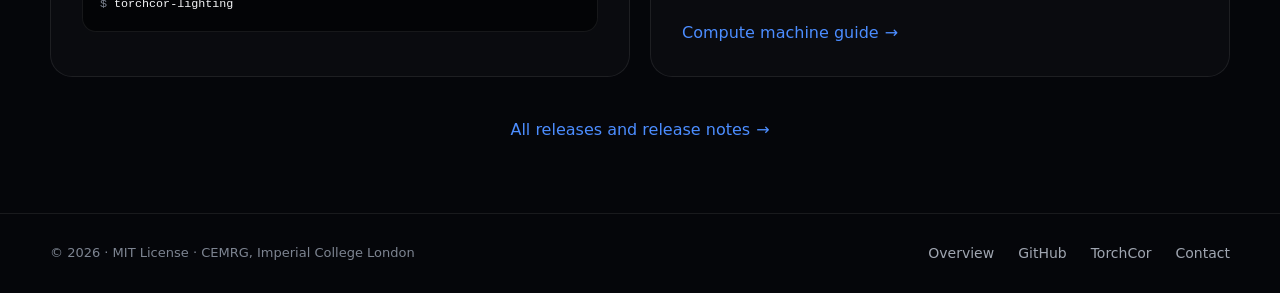
==== commit 59ccd625: "TorchCor Lighting 1.0.0" ====
--- a/website/download.html
+++ b/website/download.html
@@ -42,7 +42,7 @@
         <img class="hero__icon" src="assets/img/app-icon-256.webp" width="96" height="96" alt="">
         <h1 class="dl-hero__title">Download TorchCor Lighting</h1>
         <p class="dl-hero__meta">
-          Version <span data-version>0.1.0</span><span data-release-date></span> · Free and open source
+          <span data-version-label>Latest version</span><span data-release-date></span> · Free and open source
         </p>
 
         <div class="dl-hero__cta" data-primary hidden>
@@ -64,10 +64,10 @@
             <h2 class="platform__name">macOS</h2>
             <p class="platform__req">macOS 14 or later</p>
             <div class="platform__buttons">
-              <a class="btn btn--block" data-asset="macos-arm64.dmg" href="https://github.com/sagebei/torchcor_lighting/releases/download/v0.1.0/TorchCor-Lighting-0.1.0-macos-arm64.dmg">
+              <a class="btn btn--block" data-asset="macos-arm64.dmg" href="https://github.com/sagebei/torchcor_lighting/releases/latest">
                 Apple silicon <span class="btn__note">.dmg<span data-size="macos-arm64.dmg"></span></span>
               </a>
-              <a class="btn btn--block btn--ghost" data-asset="macos-x86_64.dmg" href="https://github.com/sagebei/torchcor_lighting/releases/download/v0.1.0/TorchCor-Lighting-0.1.0-macos-x86_64.dmg">
+              <a class="btn btn--block btn--ghost" data-asset="macos-x86_64.dmg" href="https://github.com/sagebei/torchcor_lighting/releases/latest">
                 Intel <span class="btn__note">.dmg<span data-size="macos-x86_64.dmg"></span></span>
               </a>
             </div>
@@ -75,7 +75,7 @@
               <li>Open the disk image and drag TorchCor Lighting to Applications.</li>
               <li>The first time, Control-click the app and choose <b>Open</b>. On macOS 15 or later, use <b>System Settings → Privacy &amp; Security → Open Anyway</b>.</li>
             </ol>
-            <p class="platform__sum">SHA-256: <a data-checksum="macos-arm64.dmg" href="https://github.com/sagebei/torchcor_lighting/releases/download/v0.1.0/TorchCor-Lighting-0.1.0-macos-arm64.dmg.sha256">Apple silicon</a> · <a data-checksum="macos-x86_64.dmg" href="https://github.com/sagebei/torchcor_lighting/releases/download/v0.1.0/TorchCor-Lighting-0.1.0-macos-x86_64.dmg.sha256">Intel</a></p>
+            <p class="platform__sum">SHA-256: <a data-checksum="macos-arm64.dmg" href="https://github.com/sagebei/torchcor_lighting/releases/latest">Apple silicon</a> · <a data-checksum="macos-x86_64.dmg" href="https://github.com/sagebei/torchcor_lighting/releases/latest">Intel</a></p>
           </article>
 
           <article class="platform" data-os="windows">
@@ -84,15 +84,19 @@
             <h2 class="platform__name">Windows</h2>
             <p class="platform__req">Windows 10 or 11, 64-bit</p>
             <div class="platform__buttons">
-              <a class="btn btn--block" data-asset="windows-x64.zip" href="https://github.com/sagebei/torchcor_lighting/releases/download/v0.1.0/TorchCor-Lighting-0.1.0-windows-x64.zip">
-                x64 <span class="btn__note">.zip<span data-size="windows-x64.zip"></span></span>
+              <a class="btn btn--block" data-asset="windows-x64-setup.exe" href="https://github.com/sagebei/torchcor_lighting/releases/latest">
+                Installer <span class="btn__note">.exe<span data-size="windows-x64-setup.exe"></span></span>
+              </a>
+              <a class="btn btn--block btn--ghost" data-asset="windows-x64.zip" href="https://github.com/sagebei/torchcor_lighting/releases/latest">
+                Portable <span class="btn__note">.zip<span data-size="windows-x64.zip"></span></span>
               </a>
             </div>
             <ol class="platform__steps">
-              <li>Extract the zip anywhere and run <b>TorchCor Lighting.exe</b>.</li>
+              <li>Run the installer. It installs for you alone, with no administrator rights, or for everyone, and adds TorchCor Lighting to the Start menu.</li>
               <li>If SmartScreen warns, choose <b>More info → Run anyway</b>.</li>
+              <li>No install: extract the portable zip anywhere and run <b>TorchCor Lighting.exe</b>.</li>
             </ol>
-            <p class="platform__sum">SHA-256: <a data-checksum="windows-x64.zip" href="https://github.com/sagebei/torchcor_lighting/releases/download/v0.1.0/TorchCor-Lighting-0.1.0-windows-x64.zip.sha256">x64</a></p>
+            <p class="platform__sum">SHA-256: <a data-checksum="windows-x64-setup.exe" href="https://github.com/sagebei/torchcor_lighting/releases/latest">Installer</a> · <a data-checksum="windows-x64.zip" href="https://github.com/sagebei/torchcor_lighting/releases/latest">Portable</a></p>
           </article>
 
           <article class="platform" data-os="linux">
@@ -101,15 +105,18 @@
             <h2 class="platform__name">Linux</h2>
             <p class="platform__req">x86_64 with glibc 2.35+ (Ubuntu 22.04, Debian 12, Fedora 36 or newer)</p>
             <div class="platform__buttons">
-              <a class="btn btn--block" data-asset="linux-x86_64.tar.gz" href="https://github.com/sagebei/torchcor_lighting/releases/download/v0.1.0/TorchCor-Lighting-0.1.0-linux-x86_64.tar.gz">
-                x86_64 <span class="btn__note">.tar.gz<span data-size="linux-x86_64.tar.gz"></span></span>
+              <a class="btn btn--block" data-asset="linux-x86_64.deb" href="https://github.com/sagebei/torchcor_lighting/releases/latest">
+                Ubuntu / Debian <span class="btn__note">.deb<span data-size="linux-x86_64.deb"></span></span>
+              </a>
+              <a class="btn btn--block btn--ghost" data-asset="linux-x86_64.tar.gz" href="https://github.com/sagebei/torchcor_lighting/releases/latest">
+                Other distributions <span class="btn__note">.tar.gz<span data-size="linux-x86_64.tar.gz"></span></span>
               </a>
             </div>
             <ol class="platform__steps">
-              <li>Extract the archive and run <b>torchcor-lighting</b> in the extracted folder.</li>
-              <li>Run <b>install.sh</b> in that folder to add a menu entry.</li>
+              <li>Ubuntu or Debian: <code>sudo apt install ./<span data-file="linux-x86_64.deb">TorchCor-Lighting-*-linux-x86_64.deb</span></code> adds it to the menu and <b>torchcor-lighting</b> to the PATH.</li>
+              <li>Other distributions: extract the archive, run <b>torchcor-lighting</b> in it, and <b>install.sh</b> for a menu entry.</li>
             </ol>
-            <p class="platform__sum">SHA-256: <a data-checksum="linux-x86_64.tar.gz" href="https://github.com/sagebei/torchcor_lighting/releases/download/v0.1.0/TorchCor-Lighting-0.1.0-linux-x86_64.tar.gz.sha256">x86_64</a></p>
+            <p class="platform__sum">SHA-256: <a data-checksum="linux-x86_64.deb" href="https://github.com/sagebei/torchcor_lighting/releases/latest">.deb</a> · <a data-checksum="linux-x86_64.tar.gz" href="https://github.com/sagebei/torchcor_lighting/releases/latest">.tar.gz</a></p>
           </article>
         </div>
 
--- a/website/assets/css/style.css
+++ b/website/assets/css/style.css
@@ -394,6 +394,7 @@
   font-size: 12px; font-weight: 700; color: var(--text); background: rgba(255, 255, 255, 0.08);
 }
 .platform__steps b { color: var(--text); font-weight: 600; }
+.platform__steps code { font-size: 0.9em; color: var(--text); overflow-wrap: anywhere; }
 .platform__sum { margin-top: auto; padding-top: 22px; font-size: 13px; color: var(--faint); }
 .platform__sum a { color: var(--muted); text-decoration: underline; text-decoration-color: rgba(255, 255, 255, 0.25); text-underline-offset: 3px; }
 .platform__sum a:hover { color: var(--text); }
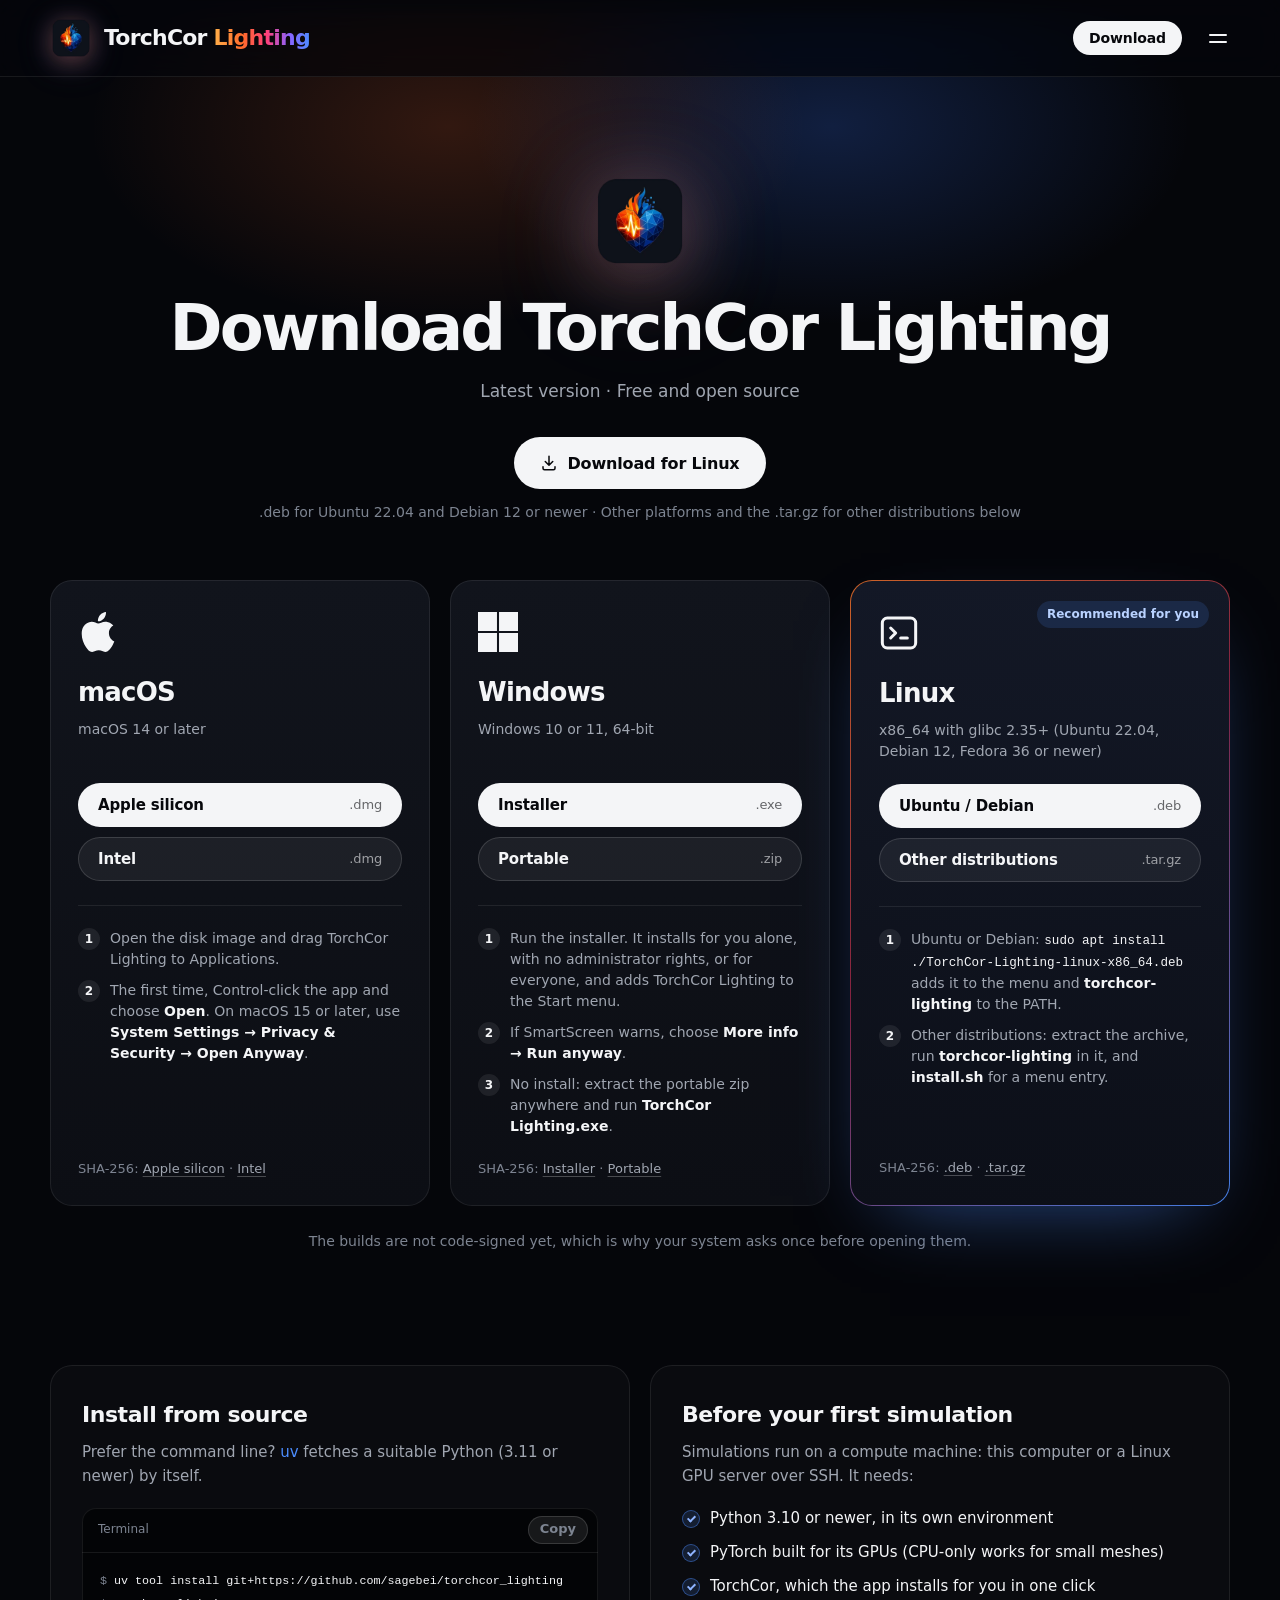
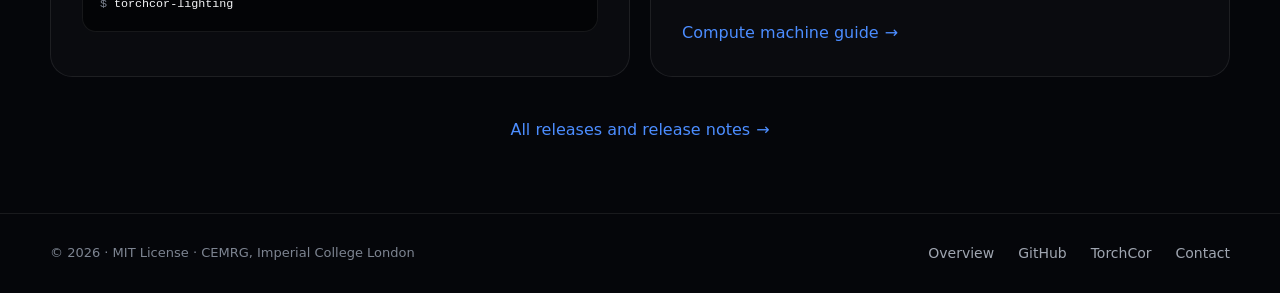
==== commit 4c4152a2: "TorchCor Lighting 1.0.1: release files keep the same names" ====
--- a/website/download.html
+++ b/website/download.html
@@ -64,10 +64,10 @@
             <h2 class="platform__name">macOS</h2>
             <p class="platform__req">macOS 14 or later</p>
             <div class="platform__buttons">
-              <a class="btn btn--block" data-asset="macos-arm64.dmg" href="https://github.com/sagebei/torchcor_lighting/releases/latest">
+              <a class="btn btn--block" data-asset="macos-arm64.dmg" href="https://github.com/sagebei/torchcor_lighting/releases/latest/download/TorchCor-Lighting-macos-arm64.dmg">
                 Apple silicon <span class="btn__note">.dmg<span data-size="macos-arm64.dmg"></span></span>
               </a>
-              <a class="btn btn--block btn--ghost" data-asset="macos-x86_64.dmg" href="https://github.com/sagebei/torchcor_lighting/releases/latest">
+              <a class="btn btn--block btn--ghost" data-asset="macos-x86_64.dmg" href="https://github.com/sagebei/torchcor_lighting/releases/latest/download/TorchCor-Lighting-macos-x86_64.dmg">
                 Intel <span class="btn__note">.dmg<span data-size="macos-x86_64.dmg"></span></span>
               </a>
             </div>
@@ -75,7 +75,7 @@
               <li>Open the disk image and drag TorchCor Lighting to Applications.</li>
               <li>The first time, Control-click the app and choose <b>Open</b>. On macOS 15 or later, use <b>System Settings → Privacy &amp; Security → Open Anyway</b>.</li>
             </ol>
-            <p class="platform__sum">SHA-256: <a data-checksum="macos-arm64.dmg" href="https://github.com/sagebei/torchcor_lighting/releases/latest">Apple silicon</a> · <a data-checksum="macos-x86_64.dmg" href="https://github.com/sagebei/torchcor_lighting/releases/latest">Intel</a></p>
+            <p class="platform__sum">SHA-256: <a data-checksum="macos-arm64.dmg" href="https://github.com/sagebei/torchcor_lighting/releases/latest/download/TorchCor-Lighting-macos-arm64.dmg.sha256">Apple silicon</a> · <a data-checksum="macos-x86_64.dmg" href="https://github.com/sagebei/torchcor_lighting/releases/latest/download/TorchCor-Lighting-macos-x86_64.dmg.sha256">Intel</a></p>
           </article>
 
           <article class="platform" data-os="windows">
@@ -84,10 +84,10 @@
             <h2 class="platform__name">Windows</h2>
             <p class="platform__req">Windows 10 or 11, 64-bit</p>
             <div class="platform__buttons">
-              <a class="btn btn--block" data-asset="windows-x64-setup.exe" href="https://github.com/sagebei/torchcor_lighting/releases/latest">
+              <a class="btn btn--block" data-asset="windows-x64-setup.exe" href="https://github.com/sagebei/torchcor_lighting/releases/latest/download/TorchCor-Lighting-windows-x64-setup.exe">
                 Installer <span class="btn__note">.exe<span data-size="windows-x64-setup.exe"></span></span>
               </a>
-              <a class="btn btn--block btn--ghost" data-asset="windows-x64.zip" href="https://github.com/sagebei/torchcor_lighting/releases/latest">
+              <a class="btn btn--block btn--ghost" data-asset="windows-x64.zip" href="https://github.com/sagebei/torchcor_lighting/releases/latest/download/TorchCor-Lighting-windows-x64.zip">
                 Portable <span class="btn__note">.zip<span data-size="windows-x64.zip"></span></span>
               </a>
             </div>
@@ -96,7 +96,7 @@
               <li>If SmartScreen warns, choose <b>More info → Run anyway</b>.</li>
               <li>No install: extract the portable zip anywhere and run <b>TorchCor Lighting.exe</b>.</li>
             </ol>
-            <p class="platform__sum">SHA-256: <a data-checksum="windows-x64-setup.exe" href="https://github.com/sagebei/torchcor_lighting/releases/latest">Installer</a> · <a data-checksum="windows-x64.zip" href="https://github.com/sagebei/torchcor_lighting/releases/latest">Portable</a></p>
+            <p class="platform__sum">SHA-256: <a data-checksum="windows-x64-setup.exe" href="https://github.com/sagebei/torchcor_lighting/releases/latest/download/TorchCor-Lighting-windows-x64-setup.exe.sha256">Installer</a> · <a data-checksum="windows-x64.zip" href="https://github.com/sagebei/torchcor_lighting/releases/latest/download/TorchCor-Lighting-windows-x64.zip.sha256">Portable</a></p>
           </article>
 
           <article class="platform" data-os="linux">
@@ -105,18 +105,18 @@
             <h2 class="platform__name">Linux</h2>
             <p class="platform__req">x86_64 with glibc 2.35+ (Ubuntu 22.04, Debian 12, Fedora 36 or newer)</p>
             <div class="platform__buttons">
-              <a class="btn btn--block" data-asset="linux-x86_64.deb" href="https://github.com/sagebei/torchcor_lighting/releases/latest">
+              <a class="btn btn--block" data-asset="linux-x86_64.deb" href="https://github.com/sagebei/torchcor_lighting/releases/latest/download/TorchCor-Lighting-linux-x86_64.deb">
                 Ubuntu / Debian <span class="btn__note">.deb<span data-size="linux-x86_64.deb"></span></span>
               </a>
-              <a class="btn btn--block btn--ghost" data-asset="linux-x86_64.tar.gz" href="https://github.com/sagebei/torchcor_lighting/releases/latest">
+              <a class="btn btn--block btn--ghost" data-asset="linux-x86_64.tar.gz" href="https://github.com/sagebei/torchcor_lighting/releases/latest/download/TorchCor-Lighting-linux-x86_64.tar.gz">
                 Other distributions <span class="btn__note">.tar.gz<span data-size="linux-x86_64.tar.gz"></span></span>
               </a>
             </div>
             <ol class="platform__steps">
-              <li>Ubuntu or Debian: <code>sudo apt install ./<span data-file="linux-x86_64.deb">TorchCor-Lighting-*-linux-x86_64.deb</span></code> adds it to the menu and <b>torchcor-lighting</b> to the PATH.</li>
+              <li>Ubuntu or Debian: <code>sudo apt install ./<span data-file="linux-x86_64.deb">TorchCor-Lighting-linux-x86_64.deb</span></code> adds it to the menu and <b>torchcor-lighting</b> to the PATH.</li>
               <li>Other distributions: extract the archive, run <b>torchcor-lighting</b> in it, and <b>install.sh</b> for a menu entry.</li>
             </ol>
-            <p class="platform__sum">SHA-256: <a data-checksum="linux-x86_64.deb" href="https://github.com/sagebei/torchcor_lighting/releases/latest">.deb</a> · <a data-checksum="linux-x86_64.tar.gz" href="https://github.com/sagebei/torchcor_lighting/releases/latest">.tar.gz</a></p>
+            <p class="platform__sum">SHA-256: <a data-checksum="linux-x86_64.deb" href="https://github.com/sagebei/torchcor_lighting/releases/latest/download/TorchCor-Lighting-linux-x86_64.deb.sha256">.deb</a> · <a data-checksum="linux-x86_64.tar.gz" href="https://github.com/sagebei/torchcor_lighting/releases/latest/download/TorchCor-Lighting-linux-x86_64.tar.gz.sha256">.tar.gz</a></p>
           </article>
         </div>
 
